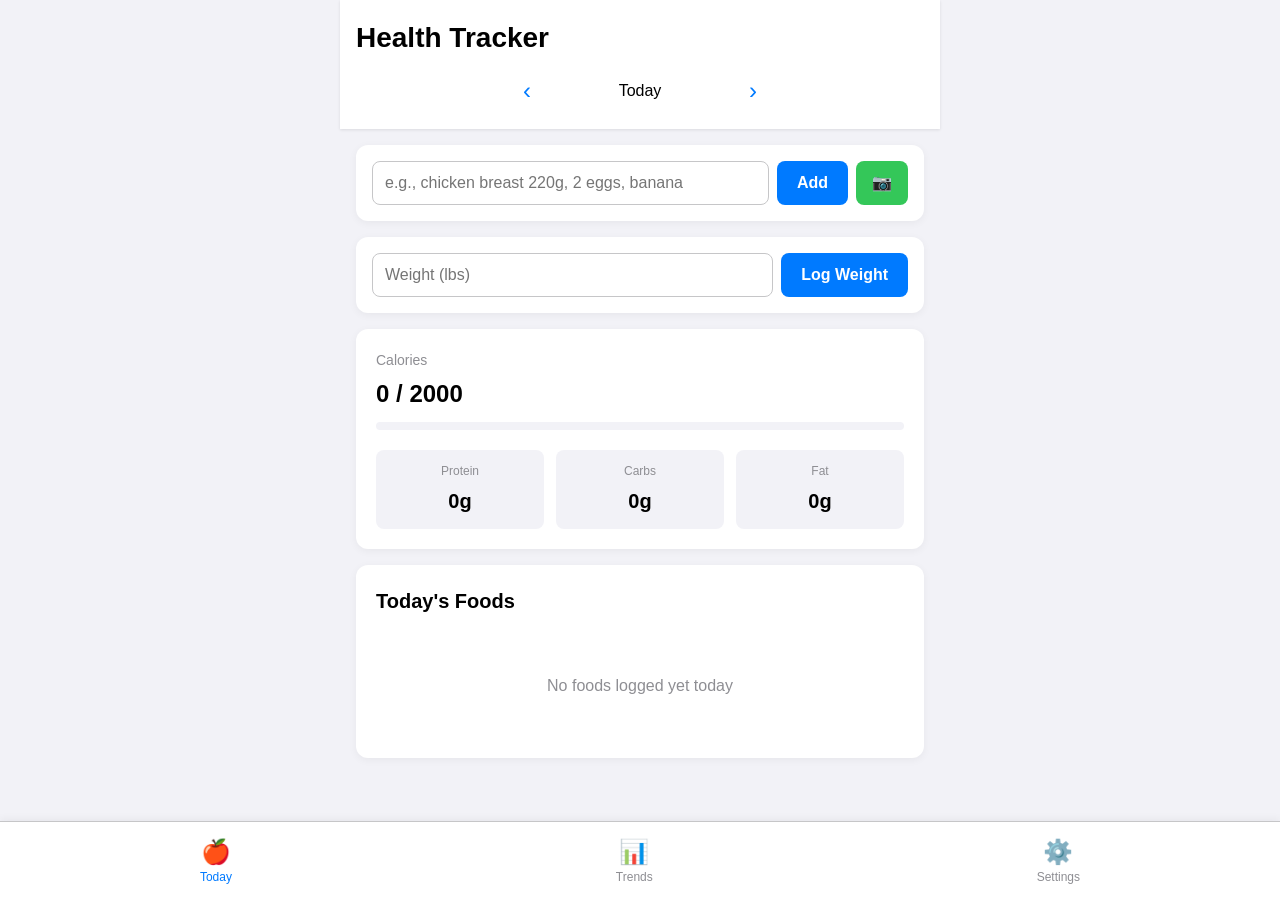
==== index.html @ 935be550 "Add UI improvements and barcode scanner feature Agent-Logs-Url: https://github.com/connercattaneo/si" ====
<!DOCTYPE html>
<html lang="en">
<head>
    <meta charset="UTF-8">
    <meta name="viewport" content="width=device-width, initial-scale=1.0, maximum-scale=1.0, user-scalable=no">
    <meta name="apple-mobile-web-app-capable" content="yes">
    <meta name="apple-mobile-web-app-status-bar-style" content="black-translucent">
    <meta name="apple-mobile-web-app-title" content="Health Tracker">
    <title>Simple Health Tracker</title>
    <link rel="stylesheet" href="styles.css">
    <link rel="manifest" href="manifest.json">
    <link rel="apple-touch-icon" href="icon-192.png">
</head>
<body>
    <div class="app-container">
        <!-- Header -->
        <header class="header">
            <h1>Health Tracker</h1>
            <div class="date-selector">
                <button id="prevDay" class="date-nav">‹</button>
                <span id="currentDate"></span>
                <button id="nextDay" class="date-nav">›</button>
            </div>
        </header>

        <!-- Quick Input -->
        <section class="quick-input">
            <input
                type="text"
                id="foodInput"
                placeholder="e.g., chicken breast 220g, 2 eggs, banana"
                autocomplete="off"
                autocorrect="off"
                autocapitalize="off"
            >
            <button id="addFood">Add</button>
            <button id="scanBarcode" class="btn-scan" title="Scan Barcode">📷</button>
        </section>

        <!-- Weight Input -->
        <section class="weight-section">
            <input
                type="number"
                id="weightInput"
                placeholder="Weight (lbs)"
                step="0.1"
            >
            <button id="addWeight">Log Weight</button>
        </section>

        <!-- Daily Summary -->
        <section class="daily-summary">
            <div class="goals-display">
                <div class="goal-item">
                    <div class="goal-label">Calories</div>
                    <div class="goal-value">
                        <span id="currentCalories">0</span> / <span id="goalCalories">2000</span>
                    </div>
                    <div class="progress-bar">
                        <div id="calorieProgress" class="progress-fill"></div>
                    </div>
                </div>
                <div class="macros-grid">
                    <div class="macro-item">
                        <div class="macro-label">Protein</div>
                        <div class="macro-value"><span id="currentProtein">0</span>g</div>
                    </div>
                    <div class="macro-item">
                        <div class="macro-label">Carbs</div>
                        <div class="macro-value"><span id="currentCarbs">0</span>g</div>
                    </div>
                    <div class="macro-item">
                        <div class="macro-label">Fat</div>
                        <div class="macro-value"><span id="currentFat">0</span>g</div>
                    </div>
                </div>
            </div>
        </section>

        <!-- Food Log -->
        <section class="food-log">
            <h2>Today's Foods</h2>
            <div id="foodList" class="food-list"></div>
        </section>

        <!-- Bottom Navigation -->
        <nav class="bottom-nav">
            <button class="nav-btn active" data-view="today">
                <span class="nav-icon">🍎</span>
                <span class="nav-label">Today</span>
            </button>
            <button class="nav-btn" data-view="trends">
                <span class="nav-icon">📊</span>
                <span class="nav-label">Trends</span>
            </button>
            <button class="nav-btn" data-view="settings">
                <span class="nav-icon">⚙️</span>
                <span class="nav-label">Settings</span>
            </button>
        </nav>

        <!-- Trends View (hidden by default) -->
        <section id="trendsView" class="view-section hidden">
            <h2>Trends</h2>
            <div class="stats-summary">
                <div class="stat-card">
                    <div class="stat-label">Current Weight</div>
                    <div class="stat-value" id="currentWeight">--</div>
                </div>
                <div class="stat-card">
                    <div class="stat-label">7-Day Avg Calories</div>
                    <div class="stat-value" id="avgCalories">--</div>
                </div>
            </div>
            <div class="chart-container">
                <h3>Weight Trend (Last 30 Days)</h3>
                <canvas id="weightChart" width="400" height="200"></canvas>
            </div>
            <div class="chart-container">
                <h3>Calorie Intake (Last 7 Days)</h3>
                <canvas id="calorieChart" width="400" height="200"></canvas>
            </div>
        </section>

        <!-- Settings View (hidden by default) -->
        <section id="settingsView" class="view-section hidden">
            <h2>Settings</h2>
            <div class="settings-group">
                <label for="calorieGoalInput">Daily Calorie Goal</label>
                <input type="number" id="calorieGoalInput" placeholder="2000">
            </div>
            <div class="settings-group">
                <label for="proteinGoalInput">Protein Goal (g)</label>
                <input type="number" id="proteinGoalInput" placeholder="150">
            </div>
            <div class="settings-group">
                <label for="carbGoalInput">Carbs Goal (g)</label>
                <input type="number" id="carbGoalInput" placeholder="200">
            </div>
            <div class="settings-group">
                <label for="fatGoalInput">Fat Goal (g)</label>
                <input type="number" id="fatGoalInput" placeholder="65">
            </div>
            <button id="saveSettings" class="btn-primary">Save Goals</button>

            <div class="settings-group">
                <h3>Data Management</h3>
                <button id="exportData" class="btn-secondary">Export Data</button>
                <button id="importData" class="btn-secondary">Import Data</button>
                <input type="file" id="importFile" accept=".json" style="display: none;">
            </div>
        </section>
    </div>

    <script src="app.js"></script>
</body>
</html>
---- styles.css ----
* {
    margin: 0;
    padding: 0;
    box-sizing: border-box;
}

:root {
    --primary-color: #007AFF;
    --secondary-color: #34C759;
    --danger-color: #FF3B30;
    --background: #F2F2F7;
    --card-background: #FFFFFF;
    --text-primary: #000000;
    --text-secondary: #8E8E93;
    --border-color: #C6C6C8;
    --success-color: #34C759;
    --warning-color: #FF9500;
}

body {
    font-family: -apple-system, BlinkMacSystemFont, 'Segoe UI', Roboto, Oxygen, Ubuntu, Cantarell, sans-serif;
    background: var(--background);
    color: var(--text-primary);
    line-height: 1.6;
    -webkit-font-smoothing: antialiased;
    padding-bottom: 80px;
}

.app-container {
    max-width: 600px;
    margin: 0 auto;
    min-height: 100vh;
}

/* Header */
.header {
    background: var(--card-background);
    padding: 16px;
    box-shadow: 0 1px 3px rgba(0,0,0,0.1);
    position: sticky;
    top: 0;
    z-index: 100;
}

.header h1 {
    font-size: 28px;
    font-weight: 700;
    margin-bottom: 8px;
}

.date-selector {
    display: flex;
    align-items: center;
    justify-content: center;
    gap: 16px;
    margin-top: 8px;
}

.date-nav {
    background: none;
    border: none;
    font-size: 24px;
    color: var(--primary-color);
    cursor: pointer;
    padding: 8px;
    min-width: 44px;
    min-height: 44px;
    display: flex;
    align-items: center;
    justify-content: center;
}

.date-nav:active {
    opacity: 0.5;
}

#currentDate {
    font-size: 16px;
    font-weight: 500;
    min-width: 150px;
    text-align: center;
}

/* Quick Input */
.quick-input {
    background: var(--card-background);
    padding: 16px;
    margin: 16px;
    border-radius: 12px;
    box-shadow: 0 2px 8px rgba(0,0,0,0.05);
    display: flex;
    gap: 8px;
}

#foodInput {
    flex: 1;
    padding: 12px;
    border: 1px solid var(--border-color);
    border-radius: 8px;
    font-size: 16px;
}

#foodInput:focus {
    outline: none;
    border-color: var(--primary-color);
}

.quick-input button,
.weight-section button {
    background: var(--primary-color);
    color: white;
    border: none;
    border-radius: 8px;
    padding: 12px 20px;
    font-size: 16px;
    font-weight: 600;
    cursor: pointer;
    min-width: 44px;
    min-height: 44px;
}

.btn-scan {
    background: var(--secondary-color) !important;
    padding: 12px 16px !important;
    font-size: 20px;
}

.quick-input button:active,
.weight-section button:active {
    opacity: 0.7;
}

/* Weight Section */
.weight-section {
    background: var(--card-background);
    padding: 16px;
    margin: 0 16px 16px;
    border-radius: 12px;
    box-shadow: 0 2px 8px rgba(0,0,0,0.05);
    display: flex;
    gap: 8px;
}

#weightInput {
    flex: 1;
    padding: 12px;
    border: 1px solid var(--border-color);
    border-radius: 8px;
    font-size: 16px;
}

#weightInput:focus {
    outline: none;
    border-color: var(--primary-color);
}

/* Daily Summary */
.daily-summary {
    background: var(--card-background);
    padding: 20px;
    margin: 0 16px 16px;
    border-radius: 12px;
    box-shadow: 0 2px 8px rgba(0,0,0,0.05);
}

.goal-item {
    margin-bottom: 20px;
}

.goal-label {
    font-size: 14px;
    color: var(--text-secondary);
    margin-bottom: 4px;
}

.goal-value {
    font-size: 24px;
    font-weight: 700;
    margin-bottom: 8px;
}

.progress-bar {
    height: 8px;
    background: var(--background);
    border-radius: 4px;
    overflow: hidden;
}

.progress-fill {
    height: 100%;
    background: var(--success-color);
    transition: width 0.3s ease;
}

.progress-fill.over {
    background: var(--warning-color);
}

.macros-grid {
    display: grid;
    grid-template-columns: repeat(3, 1fr);
    gap: 12px;
    margin-top: 16px;
}

.macro-item {
    text-align: center;
    padding: 12px;
    background: var(--background);
    border-radius: 8px;
}

.macro-label {
    font-size: 12px;
    color: var(--text-secondary);
    margin-bottom: 4px;
}

.macro-value {
    font-size: 20px;
    font-weight: 600;
}

/* Food Log */
.food-log {
    background: var(--card-background);
    padding: 20px;
    margin: 0 16px 16px;
    border-radius: 12px;
    box-shadow: 0 2px 8px rgba(0,0,0,0.05);
}

.food-log h2 {
    font-size: 20px;
    margin-bottom: 16px;
}

.food-list {
    display: flex;
    flex-direction: column;
    gap: 8px;
}

.food-item {
    display: flex;
    justify-content: space-between;
    align-items: center;
    padding: 12px;
    background: var(--background);
    border-radius: 8px;
}

.food-info {
    flex: 1;
}

.food-name {
    font-weight: 600;
    margin-bottom: 4px;
}

.food-details {
    font-size: 14px;
    color: var(--text-secondary);
}

.food-calories {
    font-size: 18px;
    font-weight: 600;
    margin-right: 8px;
}

.edit-btn,
.delete-btn {
    color: white;
    border: none;
    border-radius: 6px;
    padding: 6px 12px;
    font-size: 14px;
    cursor: pointer;
    min-width: 44px;
    min-height: 44px;
    margin-left: 4px;
}

.edit-btn {
    background: var(--primary-color);
}

.delete-btn {
    background: var(--danger-color);
}

.edit-btn:active,
.delete-btn:active {
    opacity: 0.7;
}

.db-match {
    font-size: 12px;
    color: var(--text-secondary);
    font-weight: 400;
    margin-left: 4px;
}

/* Bottom Navigation */
.bottom-nav {
    position: fixed;
    bottom: 0;
    left: 0;
    right: 0;
    background: var(--card-background);
    border-top: 1px solid var(--border-color);
    display: flex;
    justify-content: space-around;
    padding: 8px;
    box-shadow: 0 -2px 8px rgba(0,0,0,0.05);
}

.nav-btn {
    background: none;
    border: none;
    display: flex;
    flex-direction: column;
    align-items: center;
    gap: 4px;
    padding: 8px 16px;
    cursor: pointer;
    color: var(--text-secondary);
    min-width: 44px;
}

.nav-btn.active {
    color: var(--primary-color);
}

.nav-icon {
    font-size: 24px;
}

.nav-label {
    font-size: 12px;
}

/* View Sections */
.view-section {
    padding: 20px;
    margin: 0 16px 16px;
}

.view-section.hidden {
    display: none;
}

.view-section h2 {
    font-size: 24px;
    margin-bottom: 20px;
}

.view-section h3 {
    font-size: 18px;
    margin-bottom: 12px;
    margin-top: 20px;
}

/* Charts */
.chart-container {
    background: var(--card-background);
    padding: 16px;
    border-radius: 12px;
    box-shadow: 0 2px 8px rgba(0,0,0,0.05);
    margin-bottom: 20px;
}

canvas {
    max-width: 100%;
}

.stats-summary {
    display: grid;
    grid-template-columns: repeat(2, 1fr);
    gap: 12px;
}

.stat-card {
    background: var(--card-background);
    padding: 16px;
    border-radius: 12px;
    box-shadow: 0 2px 8px rgba(0,0,0,0.05);
    text-align: center;
}

.stat-label {
    font-size: 14px;
    color: var(--text-secondary);
    margin-bottom: 8px;
}

.stat-value {
    font-size: 24px;
    font-weight: 700;
}

/* Settings */
.settings-group {
    background: var(--card-background);
    padding: 16px;
    border-radius: 12px;
    box-shadow: 0 2px 8px rgba(0,0,0,0.05);
    margin-bottom: 16px;
}

.settings-group label {
    display: block;
    font-size: 14px;
    color: var(--text-secondary);
    margin-bottom: 8px;
}

.settings-group input {
    width: 100%;
    padding: 12px;
    border: 1px solid var(--border-color);
    border-radius: 8px;
    font-size: 16px;
}

.settings-group input:focus {
    outline: none;
    border-color: var(--primary-color);
}

.btn-primary,
.btn-secondary {
    width: 100%;
    padding: 14px;
    border: none;
    border-radius: 8px;
    font-size: 16px;
    font-weight: 600;
    cursor: pointer;
    margin-bottom: 12px;
}

.btn-primary {
    background: var(--primary-color);
    color: white;
}

.btn-secondary {
    background: var(--background);
    color: var(--text-primary);
}

.btn-primary:active,
.btn-secondary:active {
    opacity: 0.7;
}

/* Empty State */
.empty-state {
    text-align: center;
    padding: 40px 20px;
    color: var(--text-secondary);
}

/* Responsive */
@media (max-width: 600px) {
    .app-container {
        max-width: 100%;
    }
}

/* Safe area insets for iPhone notch */
@supports (padding-bottom: env(safe-area-inset-bottom)) {
    body {
        padding-bottom: env(safe-area-inset-bottom);
    }

    .bottom-nav {
        padding-bottom: calc(8px + env(safe-area-inset-bottom));
    }
}

/* Modal */
.modal {
    position: fixed;
    top: 0;
    left: 0;
    right: 0;
    bottom: 0;
    background: rgba(0, 0, 0, 0.5);
    display: flex;
    align-items: center;
    justify-content: center;
    z-index: 1000;
    padding: 20px;
}

.modal-content {
    background: var(--card-background);
    border-radius: 16px;
    padding: 24px;
    max-width: 400px;
    width: 100%;
    box-shadow: 0 10px 40px rgba(0, 0, 0, 0.3);
}

.modal-content h3 {
    margin-bottom: 16px;
    font-size: 20px;
}

.modal-food-name {
    font-size: 18px;
    font-weight: 600;
    margin-bottom: 4px;
}

.modal-quantity {
    font-size: 14px;
    color: var(--text-secondary);
    margin-bottom: 20px;
}

.edit-form {
    display: flex;
    flex-direction: column;
    gap: 16px;
    margin-bottom: 20px;
}

.form-group {
    display: flex;
    flex-direction: column;
    gap: 8px;
}

.form-group label {
    font-size: 14px;
    font-weight: 500;
    color: var(--text-secondary);
}

.form-group input {
    padding: 12px;
    border: 1px solid var(--border-color);
    border-radius: 8px;
    font-size: 16px;
}

.form-group input:focus {
    outline: none;
    border-color: var(--primary-color);
}

.modal-buttons {
    display: flex;
    gap: 12px;
}

.btn-cancel,
.btn-save {
    flex: 1;
    padding: 14px;
    border: none;
    border-radius: 8px;
    font-size: 16px;
    font-weight: 600;
    cursor: pointer;
}

.btn-cancel {
    background: var(--background);
    color: var(--text-primary);
}

.btn-save {
    background: var(--primary-color);
    color: white;
}

.btn-cancel:active,
.btn-save:active {
    opacity: 0.7;
}

/* Food Search Modal */
.food-search-modal {
    max-width: 500px;
    max-height: 80vh;
    overflow: hidden;
    display: flex;
    flex-direction: column;
}

.search-query {
    font-size: 14px;
    color: var(--text-secondary);
    margin-bottom: 16px;
}

.food-results {
    flex: 1;
    overflow-y: auto;
    margin-bottom: 16px;
    max-height: 50vh;
}

.food-result-item {
    padding: 16px;
    background: var(--background);
    border-radius: 8px;
    margin-bottom: 8px;
    cursor: pointer;
    transition: background 0.2s;
}

.food-result-item:hover {
    background: var(--border-color);
}

.food-result-item:active {
    opacity: 0.7;
}

.result-name {
    font-weight: 600;
    margin-bottom: 4px;
    font-size: 16px;
}

.result-brand {
    font-size: 12px;
    color: var(--text-secondary);
    margin-bottom: 4px;
}

.result-nutrition {
    font-size: 13px;
    color: var(--text-secondary);
}

/* Barcode Scanner */
.barcode-scanner-modal {
    max-width: 500px;
}

#scannerVideo {
    width: 100%;
    max-width: 400px;
    border-radius: 8px;
    margin: 16px 0;
}

.scanner-instructions {
    text-align: center;
    color: var(--text-secondary);
    margin-bottom: 16px;
}
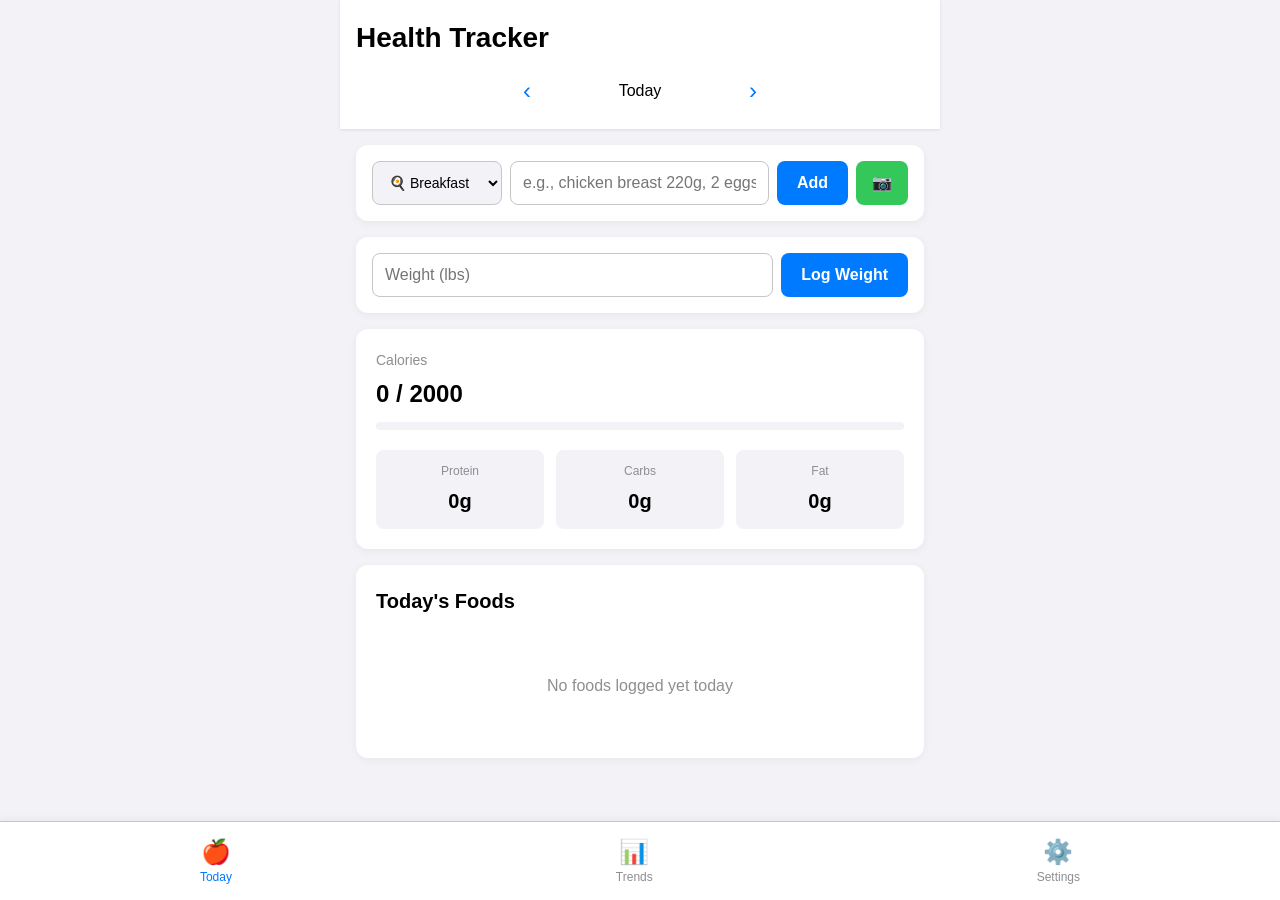
==== commit 93bdb47e: "Add dark mode, meal categories, and percentage-based nutrition goals Agent-Logs-Url: https://github." ====
--- a/index.html
+++ b/index.html
@@ -25,6 +25,12 @@
 
         <!-- Quick Input -->
         <section class="quick-input">
+            <select id="mealTypeSelect" class="meal-type-select">
+                <option value="breakfast">🍳 Breakfast</option>
+                <option value="lunch">🥗 Lunch</option>
+                <option value="dinner">🍽️ Dinner</option>
+                <option value="snack">🍎 Snack</option>
+            </select>
             <input
                 type="text"
                 id="foodInput"
@@ -125,23 +131,55 @@
         <!-- Settings View (hidden by default) -->
         <section id="settingsView" class="view-section hidden">
             <h2>Settings</h2>
+
             <div class="settings-group">
+                <h3>Appearance</h3>
+                <label for="darkModeToggle">
+                    <input type="checkbox" id="darkModeToggle"> Enable Dark Mode
+                </label>
+            </div>
+
+            <div class="settings-group">
+                <h3>USDA API Configuration</h3>
+                <label for="apiKeyInput">USDA FoodData Central API Key (Optional)</label>
+                <input type="password" id="apiKeyInput" placeholder="Enter your API key">
+                <p class="help-text">Get a free API key at <a href="https://fdc.nal.usda.gov/api-key-signup.html" target="_blank">fdc.nal.usda.gov/api-key-signup.html</a><br>
+                Using DEMO_KEY limits you to 30 requests/hour. Your own key gives 1000 requests/hour.</p>
+            </div>
+
+            <div class="settings-group">
+                <h3>Goal Type</h3>
+                <label for="goalTypeSelect">
+                    <select id="goalTypeSelect">
+                        <option value="grams">Absolute (grams)</option>
+                        <option value="percentage">Percentage of calories</option>
+                    </select>
+                </label>
+            </div>
+
+            <div class="settings-group">
+                <h3>Goals</h3>
                 <label for="calorieGoalInput">Daily Calorie Goal</label>
                 <input type="number" id="calorieGoalInput" placeholder="2000">
             </div>
-            <div class="settings-group">
+            <div class="settings-group" id="gramsGoalsGroup">
                 <label for="proteinGoalInput">Protein Goal (g)</label>
                 <input type="number" id="proteinGoalInput" placeholder="150">
-            </div>
-            <div class="settings-group">
                 <label for="carbGoalInput">Carbs Goal (g)</label>
                 <input type="number" id="carbGoalInput" placeholder="200">
-            </div>
-            <div class="settings-group">
                 <label for="fatGoalInput">Fat Goal (g)</label>
                 <input type="number" id="fatGoalInput" placeholder="65">
             </div>
-            <button id="saveSettings" class="btn-primary">Save Goals</button>
+            <div class="settings-group hidden" id="percentageGoalsGroup">
+                <label for="proteinPercentInput">Protein (% of calories)</label>
+                <input type="number" id="proteinPercentInput" placeholder="30" min="0" max="100">
+                <label for="carbPercentInput">Carbs (% of calories)</label>
+                <input type="number" id="carbPercentInput" placeholder="40" min="0" max="100">
+                <label for="fatPercentInput">Fat (% of calories)</label>
+                <input type="number" id="fatPercentInput" placeholder="30" min="0" max="100">
+                <p class="help-text">Percentages should add up to 100%</p>
+            </div>
+            <button id="saveSettings" class="btn-primary">Save Settings</button>
 
             <div class="settings-group">
                 <h3>Data Management</h3>
--- a/styles.css
+++ b/styles.css
@@ -17,6 +17,20 @@
     --warning-color: #FF9500;
 }
 
+/* Dark mode variables */
+[data-theme="dark"] {
+    --primary-color: #0A84FF;
+    --secondary-color: #32D74B;
+    --danger-color: #FF453A;
+    --background: #000000;
+    --card-background: #1C1C1E;
+    --text-primary: #FFFFFF;
+    --text-secondary: #98989D;
+    --border-color: #38383A;
+    --success-color: #32D74B;
+    --warning-color: #FF9F0A;
+}
+
 body {
     font-family: -apple-system, BlinkMacSystemFont, 'Segoe UI', Roboto, Oxygen, Ubuntu, Cantarell, sans-serif;
     background: var(--background);
@@ -641,6 +655,23 @@
     color: var(--text-secondary);
 }
 
+/* Help text styling */
+.help-text {
+    font-size: 12px;
+    color: var(--text-secondary);
+    margin-top: 8px;
+    line-height: 1.4;
+}
+
+.help-text a {
+    color: var(--primary-color);
+    text-decoration: none;
+}
+
+.help-text a:hover {
+    text-decoration: underline;
+}
+
 /* Barcode Scanner */
 .barcode-scanner-modal {
     max-width: 500px;
@@ -658,3 +689,68 @@
     color: var(--text-secondary);
     margin-bottom: 16px;
 }
+
+/* Meal Type Selector */
+.meal-type-select {
+    padding: 12px;
+    border: 1px solid var(--border-color);
+    border-radius: 8px;
+    font-size: 14px;
+    background: var(--background);
+    color: var(--text-primary);
+    cursor: pointer;
+    min-width: 130px;
+}
+
+/* Meal Groups */
+.meal-group {
+    margin-bottom: 24px;
+}
+
+.meal-header {
+    display: flex;
+    justify-content: space-between;
+    align-items: center;
+    padding: 12px 16px;
+    background: var(--background);
+    border-radius: 8px;
+    margin-bottom: 8px;
+}
+
+.meal-header h3 {
+    font-size: 16px;
+    font-weight: 600;
+    margin: 0;
+}
+
+.meal-total {
+    font-size: 14px;
+    font-weight: 600;
+    color: var(--primary-color);
+}
+
+/* Settings checkbox styling */
+.settings-group label[for="darkModeToggle"] {
+    display: flex;
+    align-items: center;
+    cursor: pointer;
+    user-select: none;
+}
+
+.settings-group input[type="checkbox"] {
+    margin-right: 8px;
+    cursor: pointer;
+    width: 18px;
+    height: 18px;
+}
+
+.settings-group select {
+    width: 100%;
+    padding: 12px;
+    border: 1px solid var(--border-color);
+    border-radius: 8px;
+    font-size: 16px;
+    background: var(--background);
+    color: var(--text-primary);
+    cursor: pointer;
+}
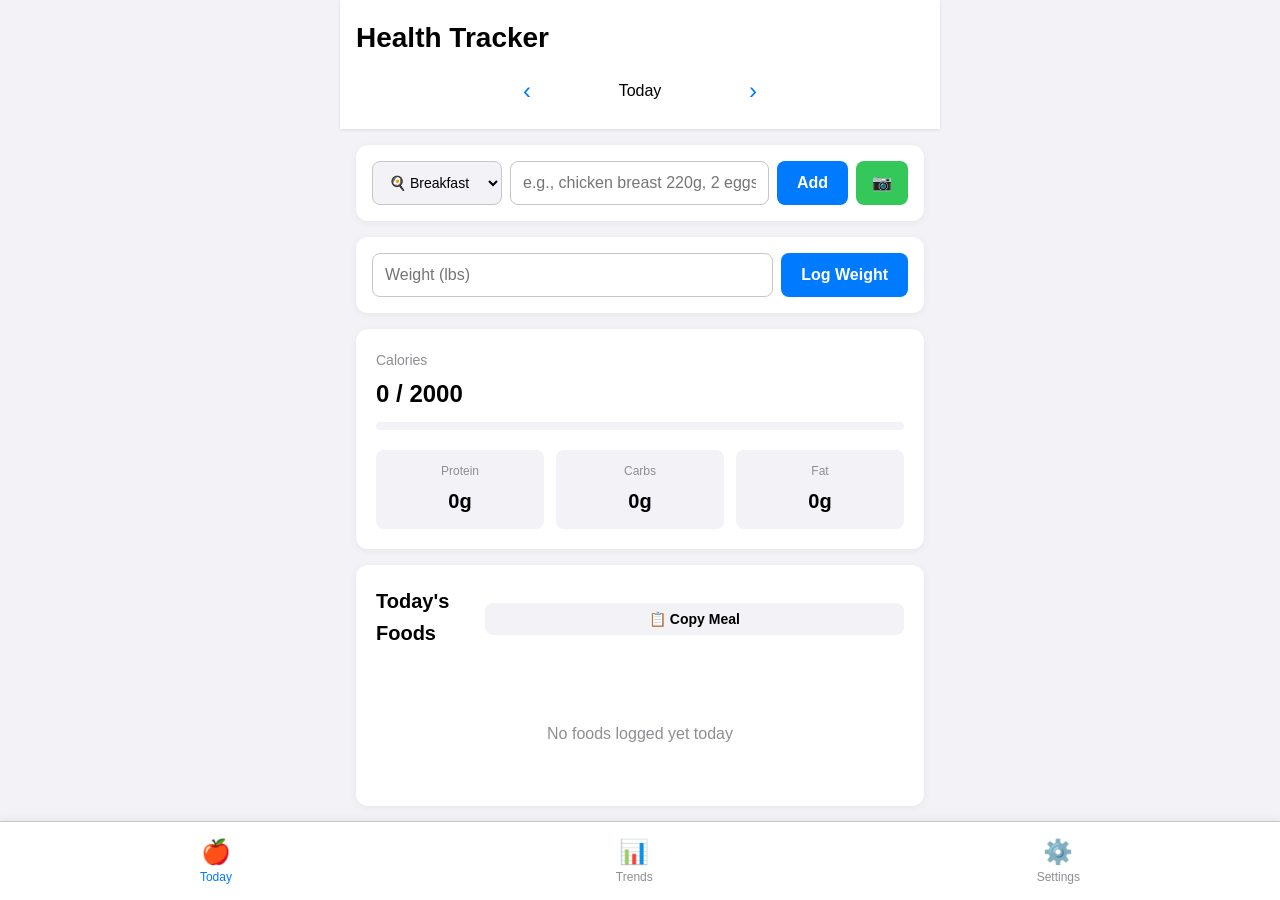
==== commit f7e7ec8f: "Add ability to copy meals from previous days Agent-Logs-Url: https://github.com/connercattaneo/simpl" ====
--- a/index.html
+++ b/index.html
@@ -85,7 +85,10 @@
 
         <!-- Food Log -->
         <section class="food-log">
-            <h2>Today's Foods</h2>
+            <div class="food-log-header">
+                <h2>Today's Foods</h2>
+                <button id="copyMealBtn" class="btn-secondary btn-sm" title="Copy meal from previous day">📋 Copy Meal</button>
+            </div>
             <div id="foodList" class="food-list"></div>
         </section>
 
--- a/styles.css
+++ b/styles.css
@@ -754,3 +754,84 @@
     color: var(--text-primary);
     cursor: pointer;
 }
+
+/* Food Log Header */
+.food-log-header {
+    display: flex;
+    justify-content: space-between;
+    align-items: center;
+    margin-bottom: 16px;
+}
+
+.btn-sm {
+    font-size: 14px;
+    padding: 8px 12px;
+}
+
+/* Copy Meal Modal */
+.copy-meal-modal {
+    max-width: 500px;
+}
+
+.copy-meal-list {
+    max-height: 400px;
+    overflow-y: auto;
+    margin: 16px 0;
+}
+
+.copy-date-group {
+    margin-bottom: 20px;
+}
+
+.copy-date-group h4 {
+    font-size: 14px;
+    font-weight: 600;
+    color: var(--text-secondary);
+    margin-bottom: 8px;
+    padding: 8px 0;
+    border-bottom: 1px solid var(--border-color);
+}
+
+.copy-meal-option {
+    padding: 12px;
+    margin-bottom: 8px;
+    background: var(--background);
+    border: 1px solid var(--border-color);
+    border-radius: 8px;
+    cursor: pointer;
+    transition: all 0.2s;
+}
+
+.copy-meal-option:hover {
+    background: var(--primary-color);
+    color: white;
+    transform: translateX(4px);
+}
+
+.copy-meal-label {
+    font-weight: 600;
+    margin-bottom: 4px;
+}
+
+.copy-meal-items {
+    font-size: 13px;
+    color: var(--text-secondary);
+    margin-bottom: 4px;
+    overflow: hidden;
+    text-overflow: ellipsis;
+    white-space: nowrap;
+}
+
+.copy-meal-option:hover .copy-meal-items {
+    color: rgba(255, 255, 255, 0.8);
+}
+
+.copy-meal-calories {
+    font-size: 12px;
+    font-weight: 600;
+    color: var(--primary-color);
+}
+
+.copy-meal-option:hover .copy-meal-calories {
+    color: white;
+}
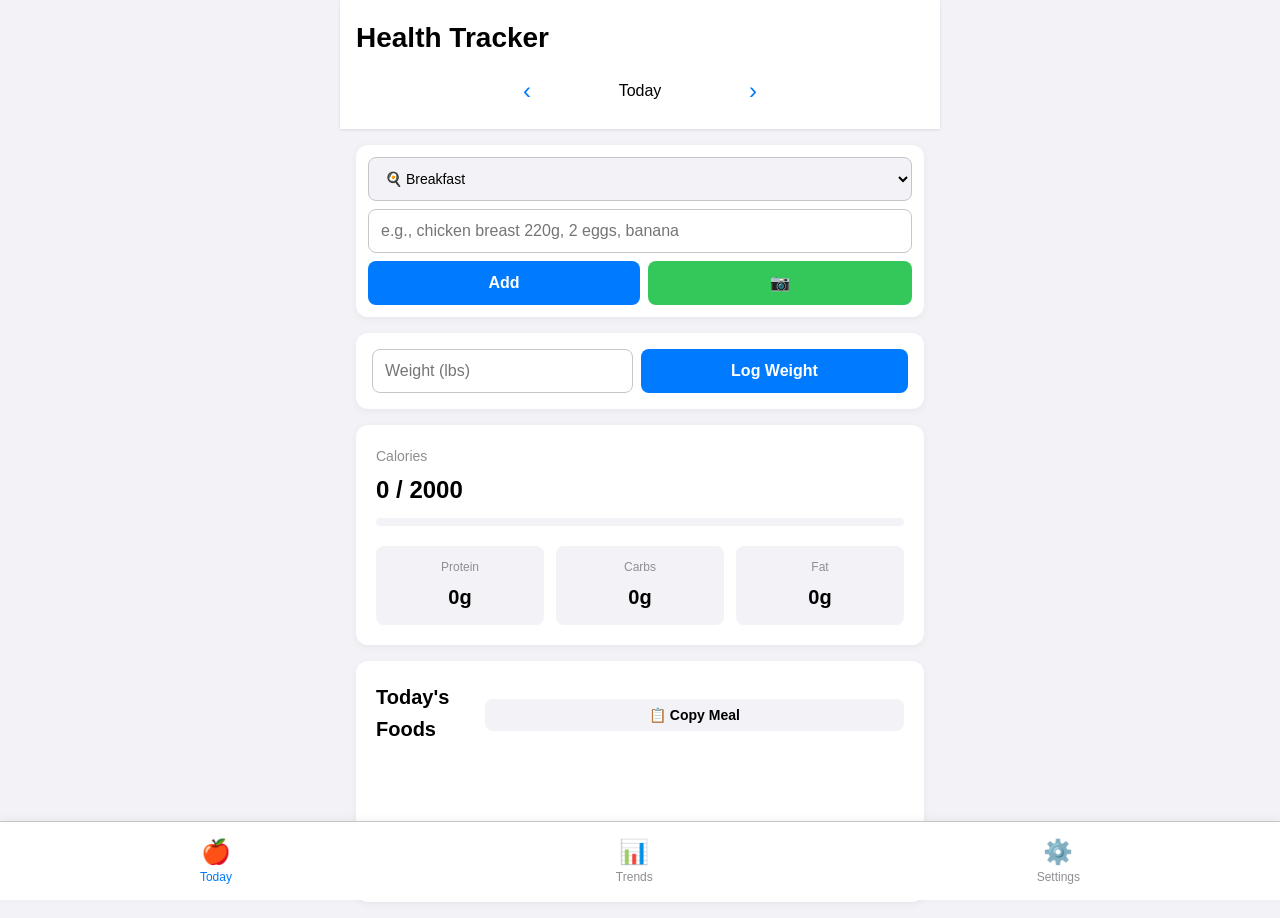
==== commit 724ba57e: "Fix button layout with flexbox and replace with Quagga.js barcode scanner Agent-Logs-Url: https://gi" ====
--- a/index.html
+++ b/index.html
@@ -39,8 +39,10 @@
                 autocorrect="off"
                 autocapitalize="off"
             >
-            <button id="addFood">Add</button>
-            <button id="scanBarcode" class="btn-scan" title="Scan Barcode">📷</button>
+            <div class="button-row">
+                <button id="addFood">Add</button>
+                <button id="scanBarcode" class="btn-scan" title="Scan Barcode">📷</button>
+            </div>
         </section>
 
         <!-- Weight Input -->
--- a/styles.css
+++ b/styles.css
@@ -98,16 +98,35 @@
 /* Quick Input */
 .quick-input {
     background: var(--card-background);
-    padding: 16px;
+    padding: 12px;
     margin: 16px;
     border-radius: 12px;
     box-shadow: 0 2px 8px rgba(0,0,0,0.05);
     display: flex;
+    flex-direction: column;
     gap: 8px;
 }
 
+.quick-input > * {
+    width: 100%;
+}
+
+.quick-input .button-row {
+    display: flex;
+    gap: 8px;
+    width: 100%;
+}
+
+.meal-type-select {
+    padding: 12px;
+    border: 1px solid var(--border-color);
+    border-radius: 8px;
+    font-size: 16px;
+    background: var(--card-background);
+    color: var(--text-primary);
+}
+
 #foodInput {
-    flex: 1;
     padding: 12px;
     border: 1px solid var(--border-color);
     border-radius: 8px;
@@ -125,18 +144,21 @@
     color: white;
     border: none;
     border-radius: 8px;
-    padding: 12px 20px;
-    font-size: 16px;
-    font-weight: 600;
-    cursor: pointer;
-    min-width: 44px;
+    padding: 12px 16px;
+    font-size: 16px;
+    font-weight: 600;
+    cursor: pointer;
     min-height: 44px;
+    white-space: nowrap;
+    flex: 1;
 }
 
 .btn-scan {
     background: var(--secondary-color) !important;
-    padding: 12px 16px !important;
+    padding: 12px !important;
     font-size: 20px;
+    flex: 0 0 auto;
+    min-width: 60px;
 }
 
 .quick-input button:active,
@@ -677,17 +699,41 @@
     max-width: 500px;
 }
 
-#scannerVideo {
+/* Quagga scanner viewport */
+#interactive {
     width: 100%;
     max-width: 400px;
-    border-radius: 8px;
-    margin: 16px 0;
+    margin: 16px auto;
+    position: relative;
+    overflow: hidden;
+    border-radius: 8px;
+}
+
+#interactive video {
+    width: 100%;
+    height: auto;
+}
+
+#interactive canvas.drawingBuffer {
+    position: absolute;
+    top: 0;
+    left: 0;
+    width: 100%;
+    height: 100%;
 }
 
 .scanner-instructions {
     text-align: center;
     color: var(--text-secondary);
+    margin: 8px 0;
+    font-weight: 600;
+}
+
+.scanner-help {
+    text-align: center;
+    color: var(--text-secondary);
     margin-bottom: 16px;
+    font-size: 14px;
 }
 
 /* Meal Type Selector */
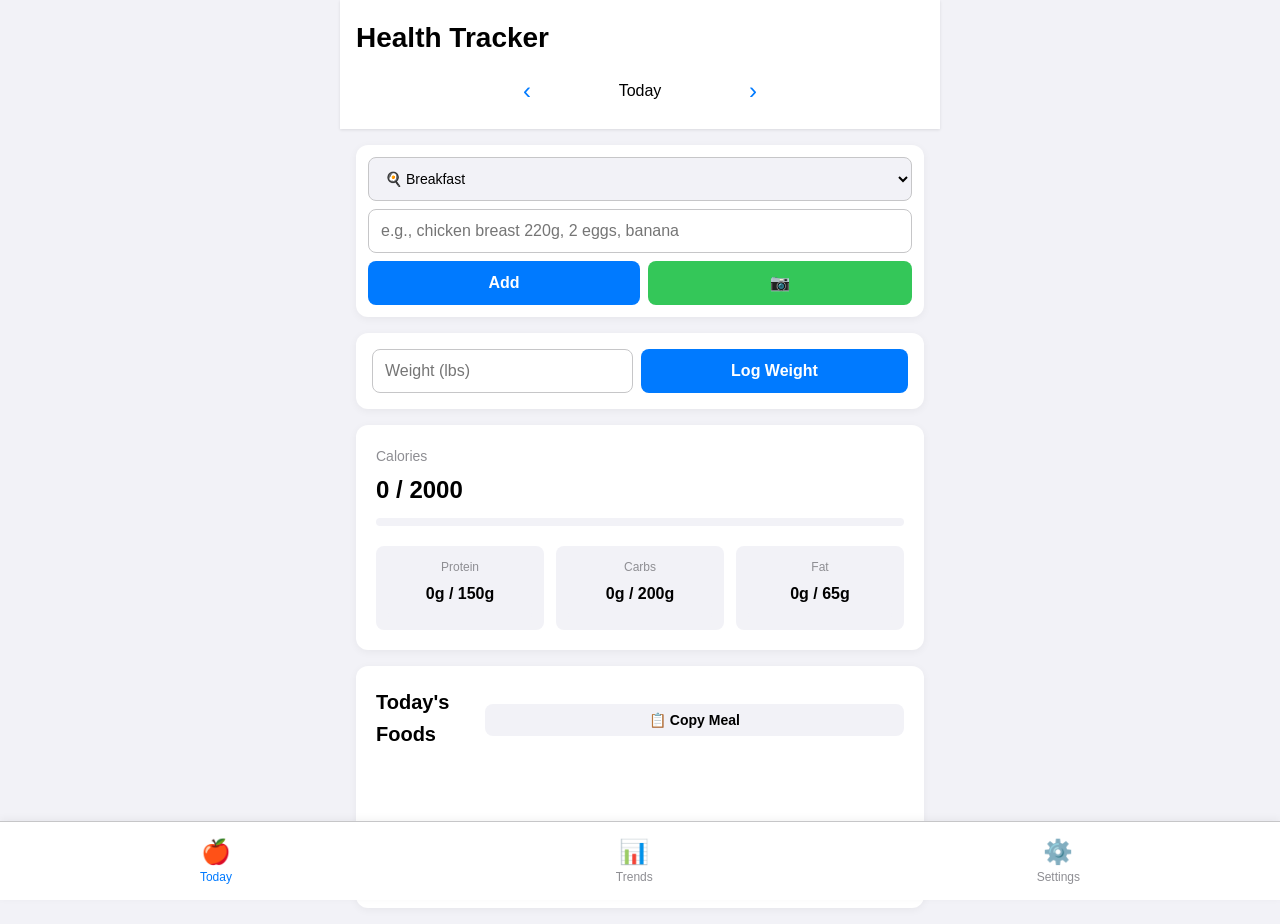
==== commit 0c39d565: "Add macro progress bars and improve egg nutrition matching Agent-Logs-Url: https://github.com/conner" ====
--- a/index.html
+++ b/index.html
@@ -71,15 +71,30 @@
                 <div class="macros-grid">
                     <div class="macro-item">
                         <div class="macro-label">Protein</div>
-                        <div class="macro-value"><span id="currentProtein">0</span>g</div>
+                        <div class="macro-value">
+                            <span id="currentProtein">0</span>g / <span id="goalProtein">150</span>g
+                        </div>
+                        <div class="progress-bar macro-progress">
+                            <div id="proteinProgress" class="progress-fill"></div>
+                        </div>
                     </div>
                     <div class="macro-item">
                         <div class="macro-label">Carbs</div>
-                        <div class="macro-value"><span id="currentCarbs">0</span>g</div>
+                        <div class="macro-value">
+                            <span id="currentCarbs">0</span>g / <span id="goalCarbs">200</span>g
+                        </div>
+                        <div class="progress-bar macro-progress">
+                            <div id="carbProgress" class="progress-fill"></div>
+                        </div>
                     </div>
                     <div class="macro-item">
                         <div class="macro-label">Fat</div>
-                        <div class="macro-value"><span id="currentFat">0</span>g</div>
+                        <div class="macro-value">
+                            <span id="currentFat">0</span>g / <span id="goalFat">65</span>g
+                        </div>
+                        <div class="progress-bar macro-progress">
+                            <div id="fatProgress" class="progress-fill"></div>
+                        </div>
                     </div>
                 </div>
             </div>
--- a/styles.css
+++ b/styles.css
@@ -253,8 +253,14 @@
 }
 
 .macro-value {
-    font-size: 20px;
-    font-weight: 600;
+    font-size: 16px;
+    font-weight: 600;
+    margin-bottom: 6px;
+}
+
+.macro-progress {
+    height: 6px;
+    margin-top: 6px;
 }
 
 /* Food Log */
